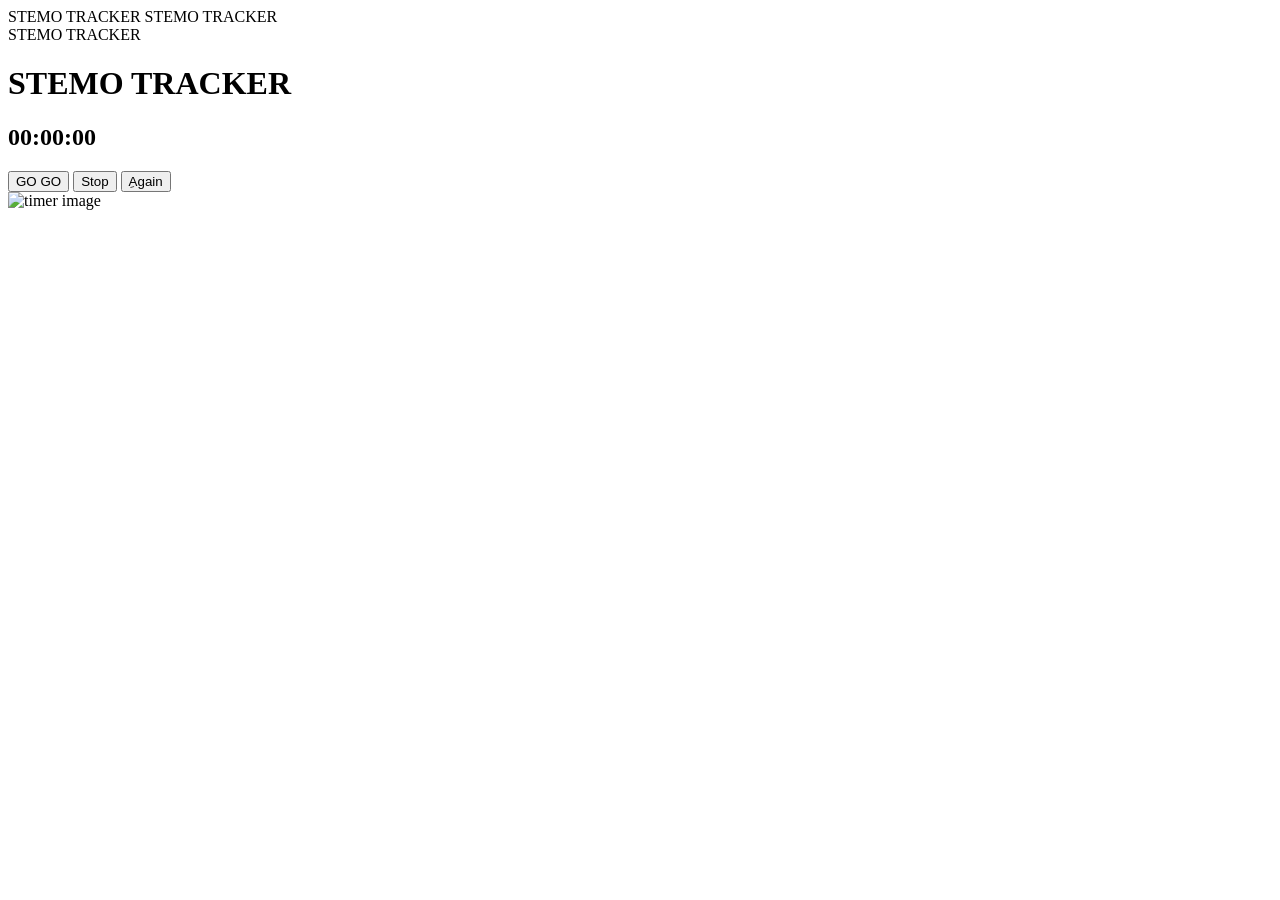
==== index.html @ 0a7bf113 "add the index file that structure of the website" ====
<!DOCTYPE html>
<html lang="en">
    <head>
 <meta charset="UTF-8">
        <title>STEMO TRACKER</title>
        <link rel="stylesheet" href="style.css">
    </head>
    <body>
        <span class="page-bg side-left"> STEMO TRACKER</span>
        <span class="page-bgS side-right"> STEMO TRACKER</span>
        <div class="container">
            <span class="bg-text">STEMO TRACKER </span>
            <h1> STEMO TRACKER</h1>
            <h2 id="time">00:00:00</h2>
            <div class="buttons">
            <button id="startBtn">GO GO</button>
            <button id="stopBtn">Stop</button>
            <button id="resetBtn">ِAgain</button>
            </div>
        </div>
<div class="image container">
<img src="8485778d-3361-42a6-8fb8-f79a85f4cc56.jpg" alt="timer image" id="TRACKER-img">
</div>
<script src="script.js" defer></script>
    </body>
</html>
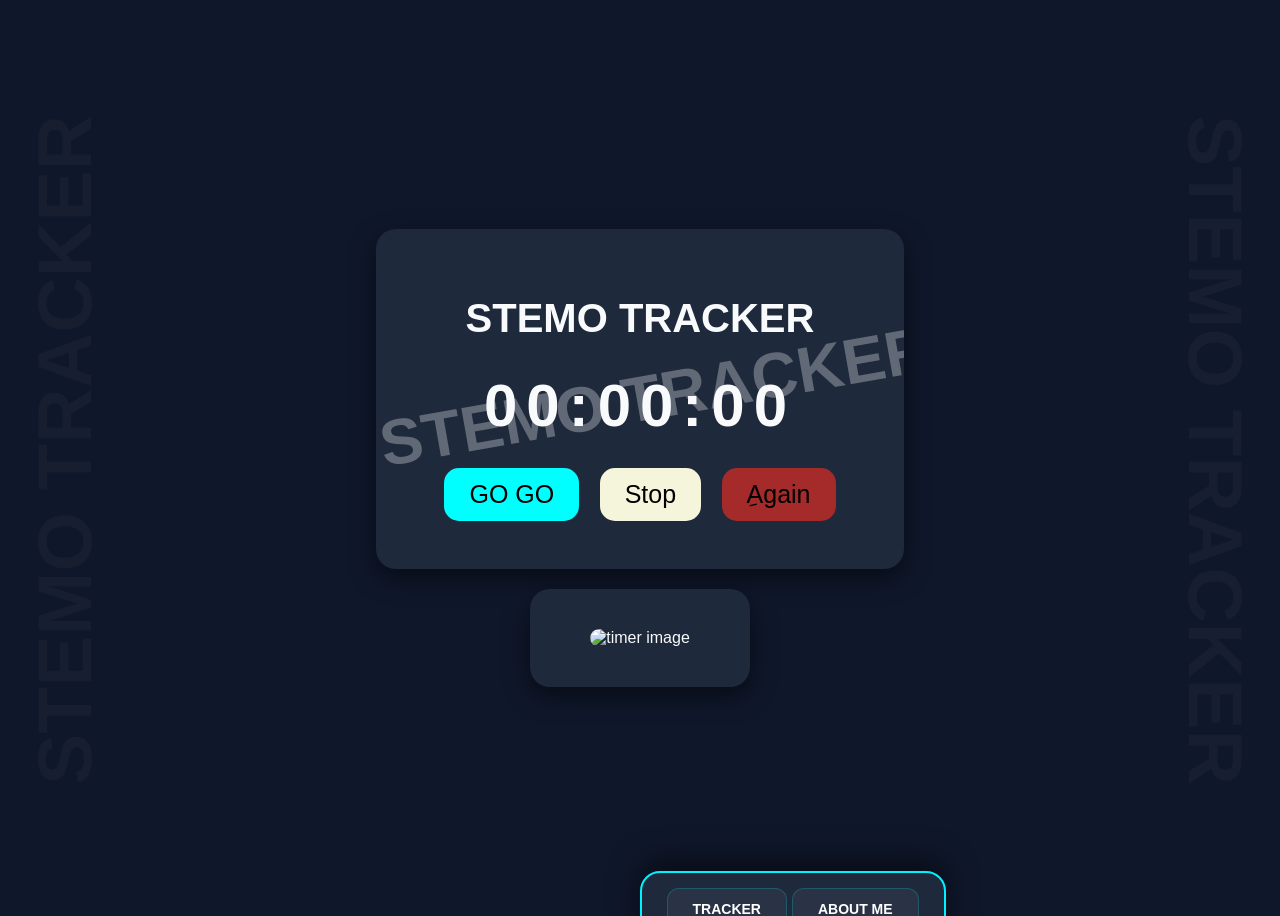
==== commit 5b1aaddf: "Enhance index.html with audio feedback on click Added audio feedback for button clicks and navigatio" ====
--- a/index.html
+++ b/index.html
@@ -6,8 +6,14 @@
         <link rel="stylesheet" href="style.css">
     </head>
     <body>
-        <span class="page-bg side-left"> STEMO TRACKER</span>
-        <span class="page-bgS side-right"> STEMO TRACKER</span>
+        <div class="side-vibe-left">STEMO TRACKER</div>
+        <div class="side-vibe-right">STEMO TRACKER</div>
+        <nav class="quick-access-drawer">
+            <div class="drawer-links">
+                <a href="index.html" class="drawer-item">TRACKER</a>
+                <a href="about.html" class="drawer-item">ABOUT ME</a>
+            </div>
+        </nav>
         <div class="container">
             <span class="bg-text">STEMO TRACKER </span>
             <h1> STEMO TRACKER</h1>
@@ -22,5 +28,16 @@
 <img src="8485778d-3361-42a6-8fb8-f79a85f4cc56.jpg" alt="timer image" id="TRACKER-img">
 </div>
 <script src="script.js" defer></script>
+<audio id="btn-audio" src="click2.mp3"></audio>
+<script>
+    const clickSound = document.getElementById("btn-audio");
+    const allInteractiveElements = document.querySelectorAll("button, .drawer-item, header nav a, .about-nav a")
+    allInteractiveElements.forEach(element => {
+        element.addEventListener("click", () => {
+            clickSound.currentTime = 0;
+            clickSound.play();
+        })
+    });
+</script>
     </body>
-</html>+</html> 
--- a/style.css
+++ b/style.css
@@ -0,0 +1,258 @@
+body{
+display: flex;
+flex-direction: column;
+align-items: center;
+justify-content: center;
+gap: 20px;
+    font-family: segoe UI, Tahoma, Geneva, Verdana, sans-serif;
+    background: #0f172a;
+    color: #f8fafc;
+text-align: center;
+min-height: 100vh;
+position: relative;
+overflow-x: hidden;
+}
+
+.container {
+    background: #1e293b;
+    padding: 40px 60px;
+    border-radius: 20px;
+    display: inline-block;
+    box-shadow: 0 9px 25px rgba(0, 0, 0, 0.5);
+    position: relative;
+    overflow: hidden;
+    z-index: 1;
+}
+
+.bg-text {
+    position: absolute;
+    top: 50%;
+    left: 50%;
+    transform: translate(-50%, -50%) rotate(-10deg);
+    font-size: 4rem;
+    font-weight: 900;
+    color: rgba(255, 255, 255, 0.3);
+    z-index: -1;
+    white-space: nowrap;
+    pointer-events: none;
+    user-select: none;
+    display: block;
+    width: 100%;
+    text-align: center;
+    transform-origin: center;
+}
+
+
+
+h1{
+    margin-bottom: 30px;
+    font-size: 40px;
+}
+h2 {
+    font-size: 60px;
+    margin: 20px 0;
+    letter-spacing: 9px;
+}
+button{
+    padding: 12px 25px;
+    margin: 8px;
+    border: none;
+    border-radius: 15px;
+    cursor: pointer;
+    font-size: 25px;
+    transition: all 0.6s ease;
+}
+#startBtn {background-color: aqua;}
+#stopBtn {background-color: beige;}
+#resetBtn {background-color: brown;}
+button:hover {
+    transform: scale(1.20);
+    opacity: 1.4;
+    box-shadow: 0 0 15px rgba(255, 255, 255, 0.2);
+}
+.image-container {
+    text-align: center;
+    margin-top: 30px;
+}
+#TRACKER-img {
+    width: 150px;
+    border-radius: 10px;
+}
+
+
+
+.stem-profile-core {
+    position: relative;
+    margin-top: 120px;
+    max-width: 800px;
+    margin-left: auto;
+    margin-right: auto;
+    padding: 40px;
+    background: rgba(15, 23, 42, 0.8);
+    border-radius: 12px;
+    border: 1px solid rgba(255, 255, 255, 0.05);
+    display: flex;
+    flex-direction: column;
+    gap: 40px;
+}
+.profile-header-block {
+    text-align: center;
+}
+
+.personImage {
+    width: 200px;
+    height: 200px;
+    border-radius: 50%;
+    border: 4px solid #00f2fe;
+    object-fit: cover;
+    margin-bottom: 15px;
+    box-shadow: 0 0 35px rgba(0, 242, 254, 0.2);
+}
+
+.profile-title {
+    color: #00f2fe;
+    font-weight: 600;
+    font-size: 16px;
+}
+
+.profile-info-block h2,
+.skills-showcase-block h2,
+.contanct-info-block h2 {
+color: #fff;
+font-size: 20px;
+margin-bottom: 15px;
+border-bottom: 2px solid rgba(255, 255, 255, 0.1);
+padding-bottom: 10px;
+display: inline-block;
+}
+
+.profile-info-block p {
+    color: #94a3b8;
+    line-height: 1.8;
+    font-size: 15px;
+}
+
+.skills-grid {
+    justify-content: center;
+    display: flex;
+    flex-wrap: wrap;
+    gap: 20px;
+}
+
+.skillItem {
+    background: rgba(56, 189, 248, 0.1);
+    color: #38bdf8;
+padding: 12px 27px;
+border-radius: 20px;
+font-size: 16px;
+font-weight: 600;
+border: 1px solid rgba(56, 189, 248, 0.2);
+transition: 0.3s;
+}
+
+.skillItem:hover{
+    background: rgba(56, 189, 248, 0.2);
+    transform: translateY(-3px);
+}
+
+.contact-links {
+    display: flex;
+    flex-direction: column;
+    gap: 15px;
+}
+.contact-link {
+    color: #94a3b8;
+    text-decoration: none;
+    font-size: 15px;
+    transition: 0.3s;
+    display: flex;
+    align-items: center;
+    gap: 10px;
+}
+.contact-link:hover {
+    color: #00f2fe;
+    padding-left: 5px;
+}
+
+.quick-access-drawer {
+    position: fixed;
+    bottom: -85px;
+    left: 50%;
+    transform: center;
+    transition: center;
+    transform: translateY(-50%);
+    background: #1e293b;
+    border: 2px solid #00f2fe;
+    border-radius: 20px 20px 0 0;
+    padding: 15px 25px;
+    z-index: 10000;
+    transition: 0.5s cubic-bezier(0.18, 0.89, 0.32, 1.28);
+    display: flex;
+    flex-direction: row;
+    gap: 15px;
+    box-shadow: 0 -10px 30px rgba(0, 0, 0, 0.5);
+}
+.quick-access-drawer:hover {
+    bottom: 0;
+}
+.drawer-item {
+    color: #fff !important;
+    text-decoration: none;
+    font-weight: 800;
+    font-size: 14px;
+    padding: 12px 25px;
+    background: rgba(255, 255, 255, 0.05);
+    border: 1px solid rgba(0, 242, 254, 0.2);
+    border-radius: 12px;
+    transition: 0.3s;
+    text-transform: uppercase;
+    display: inline-block;
+}
+.drawer-item:hover {
+    background: #00f2fe !important;
+    color: #0f172a;
+    transform: translateY(.3px);
+    box-shadow: 0 5px 15px rgba(0, 242, 254, 0.3);
+}
+
+.side-vibe-left, .side-vibe-right {
+    position: fixed;
+    top: 50%;
+    transform: translateY(-50%);
+    font-size: 6vw;
+    font-weight: 900;
+    color: rgba(255, 255, 255, 0.03);
+    writing-mode: vertical-rl;
+    text-transform: uppercase;
+    white-space: nowrap;
+    user-select: none;
+    pointer-events: none;
+    z-index: -1;
+}
+.side-vibe-left {
+    left: 20px;
+    transform: translateY(-50%) rotate(180deg);
+}
+.side-vibe-right {
+    right: 20px;
+    transform: translateY(-50%);
+}
+
+
+header nav a, .about-nav a{
+    display: inline-block !important;
+    padding: 10px 25px !important;
+    background: #1e293b !important;
+    color: #00f2fe !important;
+    border: 2px solid #00f2fe !important;
+    border-radius: 12px !important;
+    text-decoration: none !important;
+    font-weight: bold !important;
+    transition: 0.3s !important;
+    text-transform: uppercase !important;
+}
+header nav a:hover, .about-nav a:hover {
+    background: #00f2fe;
+    color: #0f172a;
+    transform: scale(1.05);
+}
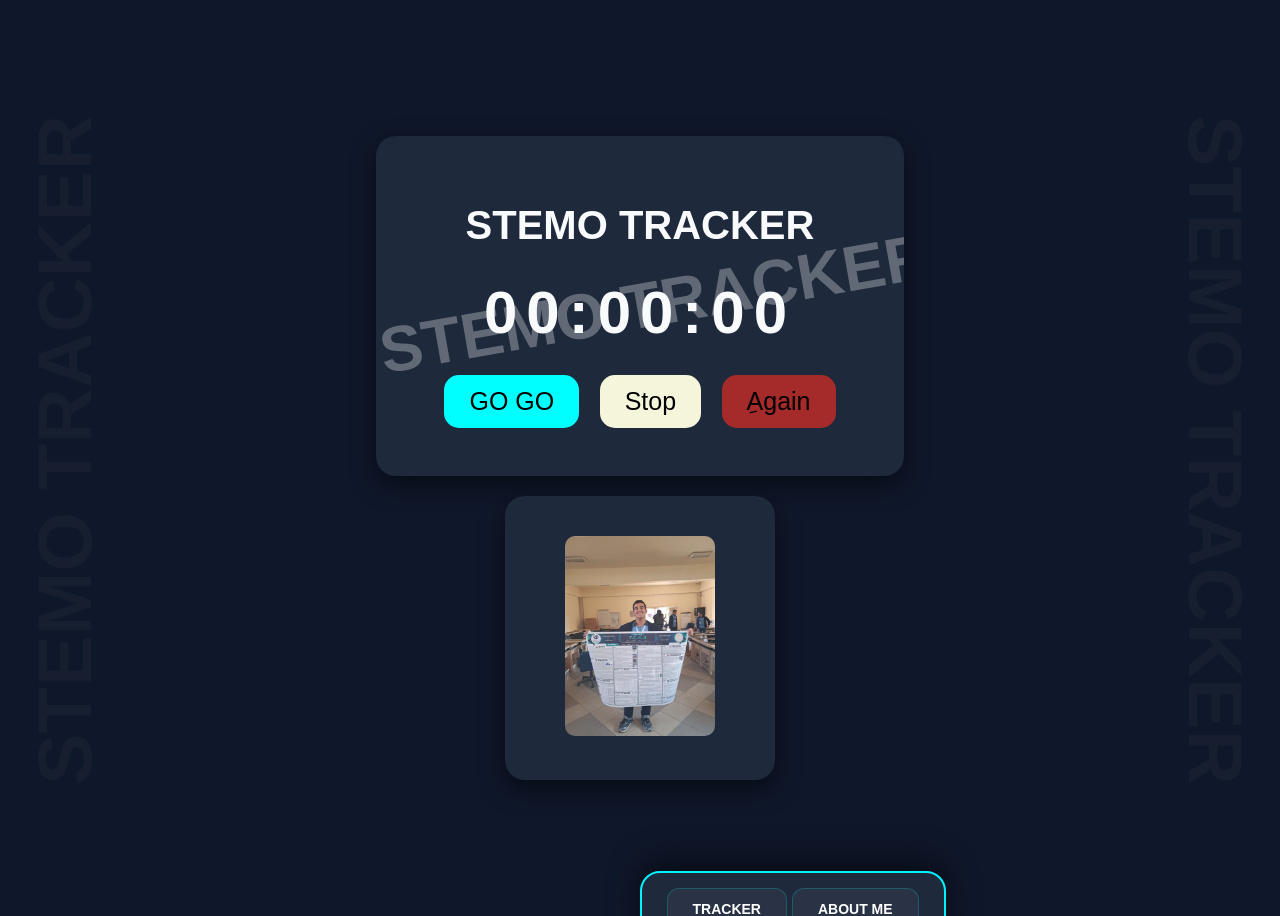
==== commit 5ccfd147: "Update index.html" ====
--- a/index.html
+++ b/index.html
@@ -25,7 +25,7 @@
             </div>
         </div>
 <div class="image container">
-<img src="8485778d-3361-42a6-8fb8-f79a85f4cc56.jpg" alt="timer image" id="TRACKER-img">
+<img src="me.jpg" alt="timer image" id="TRACKER-img">
 </div>
 <script src="script.js" defer></script>
 <audio id="btn-audio" src="click2.mp3"></audio>
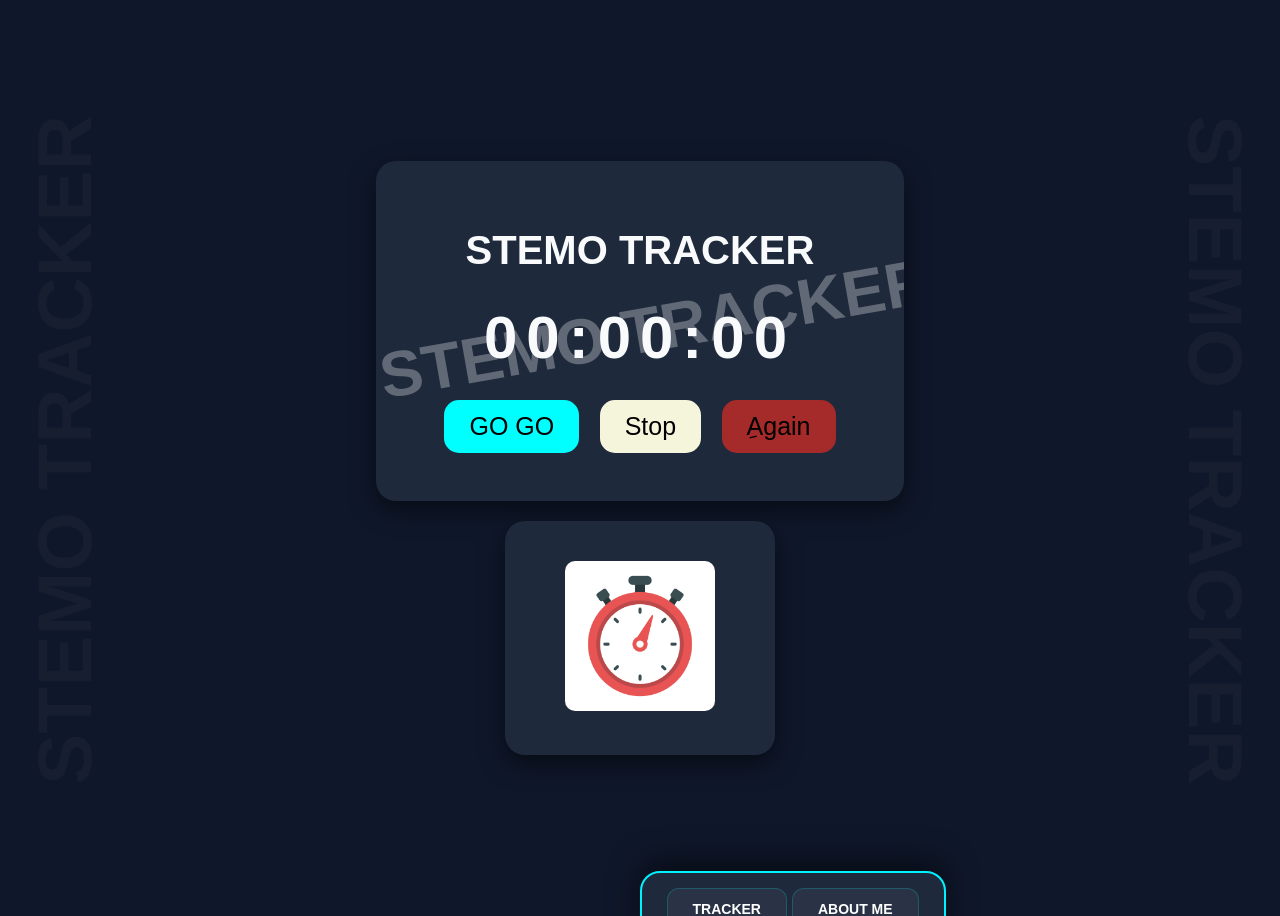
==== commit 283d175b: "Change image source in index.html Updated image source from 'me.jpg' to 'timer.jpg'." ====
--- a/index.html
+++ b/index.html
@@ -25,7 +25,7 @@
             </div>
         </div>
 <div class="image container">
-<img src="me.jpg" alt="timer image" id="TRACKER-img">
+<img src="timer.jpg" alt="timer image" id="TRACKER-img">
 </div>
 <script src="script.js" defer></script>
 <audio id="btn-audio" src="click2.mp3"></audio>
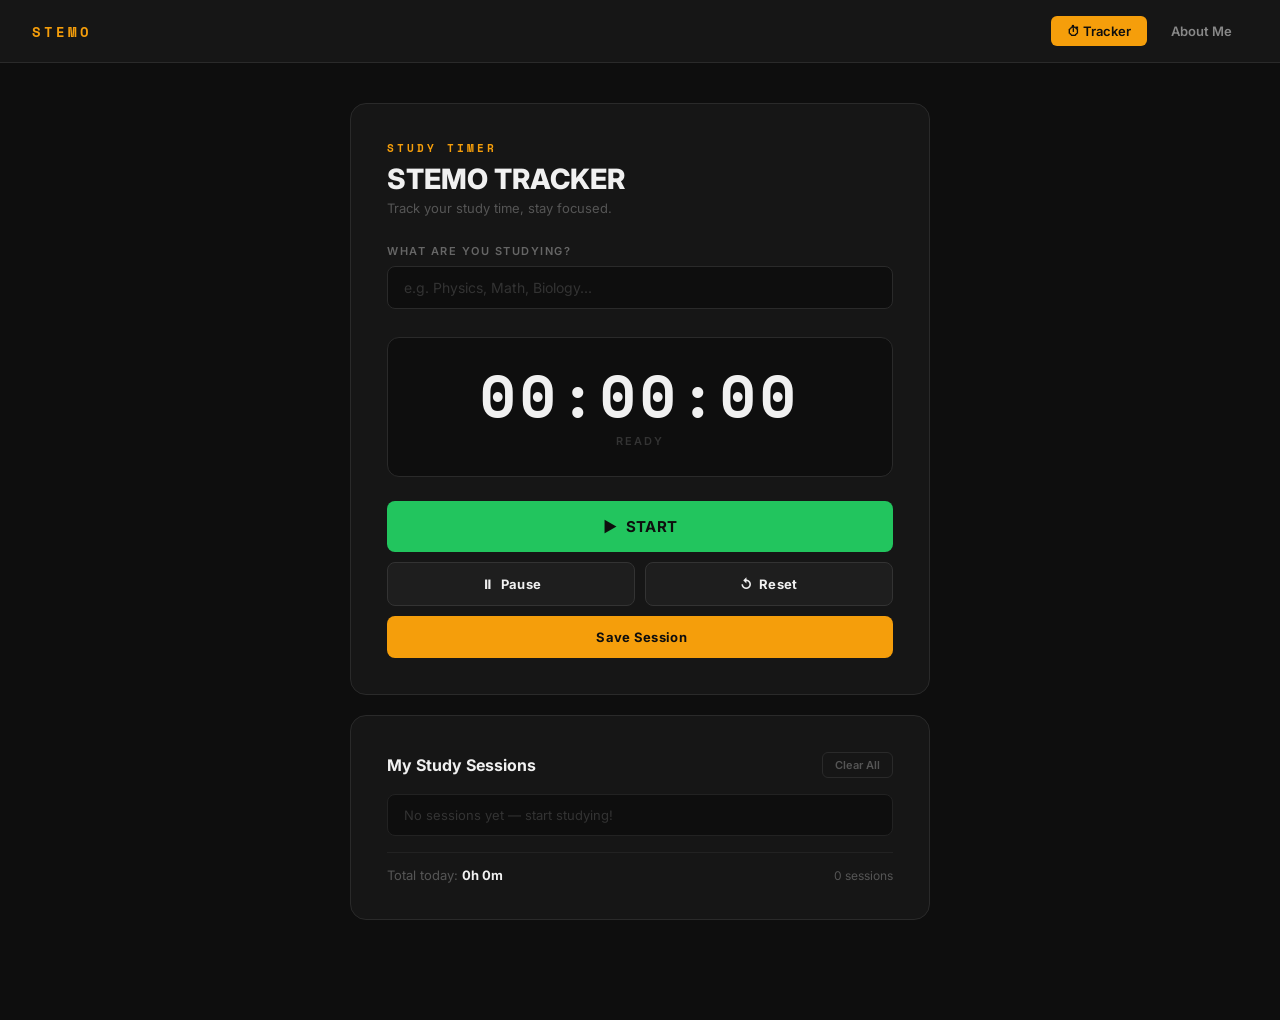
==== commit 3746fd52: "Refactor index.html with new styles and layout Updated HTML structure and styles for improved layout" ====
--- a/index.html
+++ b/index.html
@@ -1,43 +1,345 @@
 <!DOCTYPE html>
 <html lang="en">
-    <head>
- <meta charset="UTF-8">
-        <title>STEMO TRACKER</title>
-        <link rel="stylesheet" href="style.css">
-    </head>
-    <body>
-        <div class="side-vibe-left">STEMO TRACKER</div>
-        <div class="side-vibe-right">STEMO TRACKER</div>
-        <nav class="quick-access-drawer">
-            <div class="drawer-links">
-                <a href="index.html" class="drawer-item">TRACKER</a>
-                <a href="about.html" class="drawer-item">ABOUT ME</a>
-            </div>
-        </nav>
-        <div class="container">
-            <span class="bg-text">STEMO TRACKER </span>
-            <h1> STEMO TRACKER</h1>
-            <h2 id="time">00:00:00</h2>
-            <div class="buttons">
-            <button id="startBtn">GO GO</button>
-            <button id="stopBtn">Stop</button>
-            <button id="resetBtn">ِAgain</button>
-            </div>
+<head>
+    <meta charset="UTF-8">
+    <meta name="viewport" content="width=device-width, initial-scale=1.0">
+    <title>STEMO TRACKER</title>
+    <link href="https://fonts.googleapis.com/css2?family=Space+Mono:wght@400;700&family=Inter:wght@400;600;800&display=swap" rel="stylesheet">
+    <style>
+        *, *::before, *::after { box-sizing: border-box; margin: 0; padding: 0; }
+
+        body {
+            font-family: 'Inter', sans-serif;
+            background: #0e0e0e;
+            color: #f0f0f0;
+            min-height: 100vh;
+        }
+
+        nav {
+            display: flex;
+            align-items: center;
+            gap: 8px;
+            padding: 16px 32px;
+            background: #161616;
+            border-bottom: 1px solid #2a2a2a;
+            position: sticky;
+            top: 0;
+            z-index: 100;
+        }
+        nav .logo {
+            font-family: 'Space Mono', monospace;
+            font-weight: 700;
+            font-size: 14px;
+            color: #f59e0b;
+            letter-spacing: 3px;
+            margin-right: auto;
+        }
+        nav a {
+            color: #888;
+            text-decoration: none;
+            font-size: 13px;
+            font-weight: 600;
+            padding: 7px 16px;
+            border-radius: 6px;
+            transition: 0.2s;
+        }
+        nav a:hover { color: #f0f0f0; background: #252525; }
+        nav a.active { color: #0e0e0e; background: #f59e0b; }
+
+        .page { max-width: 620px; margin: 0 auto; padding: 40px 20px 80px; }
+
+        .card {
+            background: #161616;
+            border: 1px solid #2a2a2a;
+            border-radius: 16px;
+            padding: 36px;
+            margin-bottom: 20px;
+        }
+        .card-label {
+            font-family: 'Space Mono', monospace;
+            font-size: 11px;
+            font-weight: 700;
+            color: #f59e0b;
+            letter-spacing: 3px;
+            text-transform: uppercase;
+            margin-bottom: 6px;
+        }
+        .card h1 { font-size: 28px; font-weight: 800; margin-bottom: 4px; }
+        .card .desc { color: #555; font-size: 13px; margin-bottom: 28px; }
+
+        .field-label {
+            font-size: 11px;
+            font-weight: 600;
+            color: #666;
+            letter-spacing: 1.5px;
+            text-transform: uppercase;
+            margin-bottom: 8px;
+        }
+        input[type="text"] {
+            width: 100%;
+            padding: 12px 16px;
+            background: #0e0e0e;
+            border: 1px solid #2a2a2a;
+            border-radius: 8px;
+            color: #f0f0f0;
+            font-family: 'Inter', sans-serif;
+            font-size: 14px;
+            margin-bottom: 28px;
+            outline: none;
+            transition: border-color 0.2s;
+        }
+        input[type="text"]:focus { border-color: #f59e0b; }
+        input[type="text"]::placeholder { color: #333; }
+
+        .timer-wrap {
+            background: #0e0e0e;
+            border: 1px solid #2a2a2a;
+            border-radius: 12px;
+            padding: 28px 20px;
+            text-align: center;
+            margin-bottom: 24px;
+            position: relative;
+            overflow: hidden;
+        }
+        .timer-wrap::after {
+            content: '';
+            position: absolute;
+            top: 0; left: 0; right: 0;
+            height: 2px;
+            background: linear-gradient(90deg, transparent, #f59e0b, transparent);
+            opacity: 0;
+            transition: opacity 0.3s;
+        }
+        .is-running .timer-wrap::after { opacity: 1; animation: pulse 1.5s ease-in-out infinite; }
+        @keyframes pulse { 0%,100%{opacity:0.3} 50%{opacity:1} }
+
+        #timerDisplay {
+            font-family: 'Space Mono', monospace;
+            font-size: 58px;
+            font-weight: 700;
+            letter-spacing: 4px;
+            line-height: 1;
+            color: #f0f0f0;
+            transition: color 0.3s;
+        }
+        .is-running #timerDisplay { color: #f59e0b; }
+
+        .timer-status {
+            font-size: 11px;
+            color: #333;
+            margin-top: 10px;
+            letter-spacing: 2px;
+            font-weight: 600;
+            text-transform: uppercase;
+        }
+        .is-running .timer-status { color: #4ade80; }
+
+        .btn-row {
+            display: grid;
+            grid-template-columns: 1fr 1fr;
+            gap: 10px;
+        }
+        .btn {
+            padding: 13px;
+            border: none;
+            border-radius: 8px;
+            font-family: 'Inter', sans-serif;
+            font-size: 13px;
+            font-weight: 700;
+            cursor: pointer;
+            transition: 0.15s;
+            letter-spacing: 0.3px;
+        }
+        .btn:hover  { filter: brightness(1.12); transform: translateY(-1px); }
+        .btn:active { transform: translateY(1px); filter: brightness(0.9); }
+
+        .btn-start { background: #22c55e; color: #0e0e0e; grid-column: span 2; font-size: 15px; padding: 16px; }
+        .btn-pause { background: #1e1e1e; color: #f0f0f0; border: 1px solid #333; }
+        .btn-reset { background: #1e1e1e; color: #f0f0f0; border: 1px solid #333; }
+        .btn-save  { background: #f59e0b; color: #0e0e0e; grid-column: span 2; }
+
+        /* LOG */
+        .log-header { display: flex; align-items: center; justify-content: space-between; margin-bottom: 16px; }
+        .log-header h2 { font-size: 16px; font-weight: 700; }
+
+        .btn-clear {
+            background: none;
+            border: 1px solid #2a2a2a;
+            color: #555;
+            padding: 5px 12px;
+            border-radius: 6px;
+            font-size: 11px;
+            font-weight: 600;
+            cursor: pointer;
+            font-family: 'Inter', sans-serif;
+            transition: 0.2s;
+        }
+        .btn-clear:hover { border-color: #e05050; color: #e05050; }
+
+        #sessionList {
+            list-style: none;
+            display: flex;
+            flex-direction: column;
+            gap: 8px;
+            max-height: 260px;
+            overflow-y: auto;
+            margin-bottom: 16px;
+        }
+        #sessionList::-webkit-scrollbar { width: 3px; }
+        #sessionList::-webkit-scrollbar-thumb { background: #2a2a2a; border-radius: 2px; }
+
+        #sessionList li {
+            display: flex;
+            justify-content: space-between;
+            align-items: center;
+            padding: 12px 16px;
+            background: #0e0e0e;
+            border: 1px solid #222;
+            border-radius: 8px;
+            font-size: 13px;
+            animation: fadeUp 0.25s ease;
+        }
+        @keyframes fadeUp { from { opacity: 0; transform: translateY(-6px); } to { opacity: 1; transform: none; } }
+
+        .s-subject { font-weight: 600; margin-bottom: 2px; }
+        .s-meta    { color: #444; font-size: 11px; }
+        .s-time    { color: #f59e0b; font-family: 'Space Mono', monospace; font-weight: 700; font-size: 13px; }
+        .empty-msg { color: #333; font-size: 13px; text-align: center; padding: 24px; }
+
+        .log-footer {
+            display: flex;
+            justify-content: space-between;
+            align-items: center;
+            padding-top: 14px;
+            border-top: 1px solid #222;
+            font-size: 13px;
+            color: #555;
+        }
+        .log-footer strong { color: #f0f0f0; }
+    </style>
+</head>
+<body>
+
+<nav>
+    <span class="logo">STEMO</span>
+    <a href="index.html" class="active">⏱ Tracker</a>
+    <a href="about.html"> About Me</a>
+</nav>
+
+<div class="page">
+    <div class="card" id="timerCard">
+        <div class="card-label">Study Timer</div>
+        <h1>STEMO TRACKER</h1>
+        <p class="desc">Track your study time, stay focused.</p>
+
+        <div class="field-label">What are you studying?</div>
+        <input type="text" id="subjectInput" placeholder="e.g. Physics, Math, Biology..." maxlength="40">
+
+        <div class="timer-wrap">
+            <div id="timerDisplay">00:00:00</div>
+            <div class="timer-status" id="timerStatus">READY</div>
         </div>
-<div class="image container">
-<img src="timer.jpg" alt="timer image" id="TRACKER-img">
+
+        <div class="btn-row">
+            <button id="startBtn" class="btn btn-start">▶ &nbsp;START</button>
+            <button id="stopBtn"  class="btn btn-pause">⏸ &nbsp;Pause</button>
+            <button id="resetBtn" class="btn btn-reset">↺ &nbsp;Reset</button>
+            <button id="saveBtn"  class="btn btn-save"> &nbsp;Save Session</button>
+        </div>
+    </div>
+
+    <div class="card">
+        <div class="log-header">
+            <h2> My Study Sessions</h2>
+            <button class="btn-clear" id="clearLog">Clear All</button>
+        </div>
+        <ul id="sessionList"></ul>
+        <div class="log-footer">
+            <span>Total today: <strong id="totalTime">0h 0m</strong></span>
+            <span id="sessionCount" style="font-size:12px;">0 sessions</span>
+        </div>
+    </div>
 </div>
-<script src="script.js" defer></script>
-<audio id="btn-audio" src="click2.mp3"></audio>
+
 <script>
-    const clickSound = document.getElementById("btn-audio");
-    const allInteractiveElements = document.querySelectorAll("button, .drawer-item, header nav a, .about-nav a")
-    allInteractiveElements.forEach(element => {
-        element.addEventListener("click", () => {
-            clickSound.currentTime = 0;
-            clickSound.play();
-        })
+let timePassed = 0, startTime = null, interval = null, running = false;
+let sessions = [];
+
+const display      = document.getElementById("timerDisplay");
+const statusEl     = document.getElementById("timerStatus");
+const card         = document.getElementById("timerCard");
+const sessionList  = document.getElementById("sessionList");
+const totalTimeEl  = document.getElementById("totalTime");
+const countEl      = document.getElementById("sessionCount");
+const subjectInput = document.getElementById("subjectInput");
+
+function pad(n) { return String(n).padStart(2, "0"); }
+
+function fmt(ms) {
+    let s = Math.floor(ms / 1000);
+    return pad(Math.floor(s/3600)) + ":" + pad(Math.floor((s%3600)/60)) + ":" + pad(s%60);
+}
+function shortFmt(ms) {
+    let s = Math.floor(ms / 1000);
+    let h = Math.floor(s/3600), m = Math.floor((s%3600)/60), sc = s%60;
+    if (h > 0) return h + "h " + m + "m";
+    if (m > 0) return m + "m " + sc + "s";
+    return sc + "s";
+}
+
+function startTimer() {
+    if (running) return;
+    running = true;
+    startTime = Date.now() - timePassed;
+    interval = setInterval(() => { timePassed = Date.now() - startTime; display.textContent = fmt(timePassed); }, 500);
+    card.classList.add("is-running");
+    statusEl.textContent = "RUNNING";
+    document.getElementById("startBtn").textContent = "▶  RUNNING...";
+}
+function stopTimer() {
+    if (!running) return;
+    running = false;
+    clearInterval(interval); interval = null;
+    card.classList.remove("is-running");
+    statusEl.textContent = "PAUSED";
+    document.getElementById("startBtn").textContent = "▶  START";
+}
+function resetTimer() {
+    stopTimer(); timePassed = 0;
+    display.textContent = "00:00:00";
+    statusEl.textContent = "READY";
+}
+function saveSession() {
+    if (timePassed < 1000) { alert("Start the timer first!"); return; }
+    let subject = subjectInput.value.trim() || "General Study";
+    let now = new Date();
+    sessions.unshift({ subject, duration: timePassed, timeStr: shortFmt(timePassed), savedAt: pad(now.getHours())+":"+pad(now.getMinutes()) });
+    renderLog(); resetTimer(); subjectInput.value = "";
+}
+function renderLog() {
+    sessionList.innerHTML = "";
+    if (!sessions.length) {
+        sessionList.innerHTML = '<li class="empty-msg">No sessions yet — start studying!</li>';
+        totalTimeEl.textContent = "0h 0m"; countEl.textContent = "0 sessions"; return;
+    }
+    let totalMs = 0;
+    sessions.forEach(s => {
+        totalMs += s.duration;
+        let li = document.createElement("li");
+        li.innerHTML = `<span><div class="s-subject">${s.subject}</div><div class="s-meta">saved at ${s.savedAt}</div></span><span class="s-time">${s.timeStr}</span>`;
+        sessionList.appendChild(li);
     });
+    totalTimeEl.textContent = shortFmt(totalMs);
+    countEl.textContent = sessions.length + " session" + (sessions.length !== 1 ? "s" : "");
+}
+
+document.getElementById("startBtn").addEventListener("click", startTimer);
+document.getElementById("stopBtn") .addEventListener("click", stopTimer);
+document.getElementById("resetBtn").addEventListener("click", resetTimer);
+document.getElementById("saveBtn") .addEventListener("click", saveSession);
+document.getElementById("clearLog").addEventListener("click", () => { if (sessions.length && confirm("Clear all?")) { sessions=[]; renderLog(); }});
+
+renderLog();
 </script>
-    </body>
-</html> 
+</body>
+</html>
